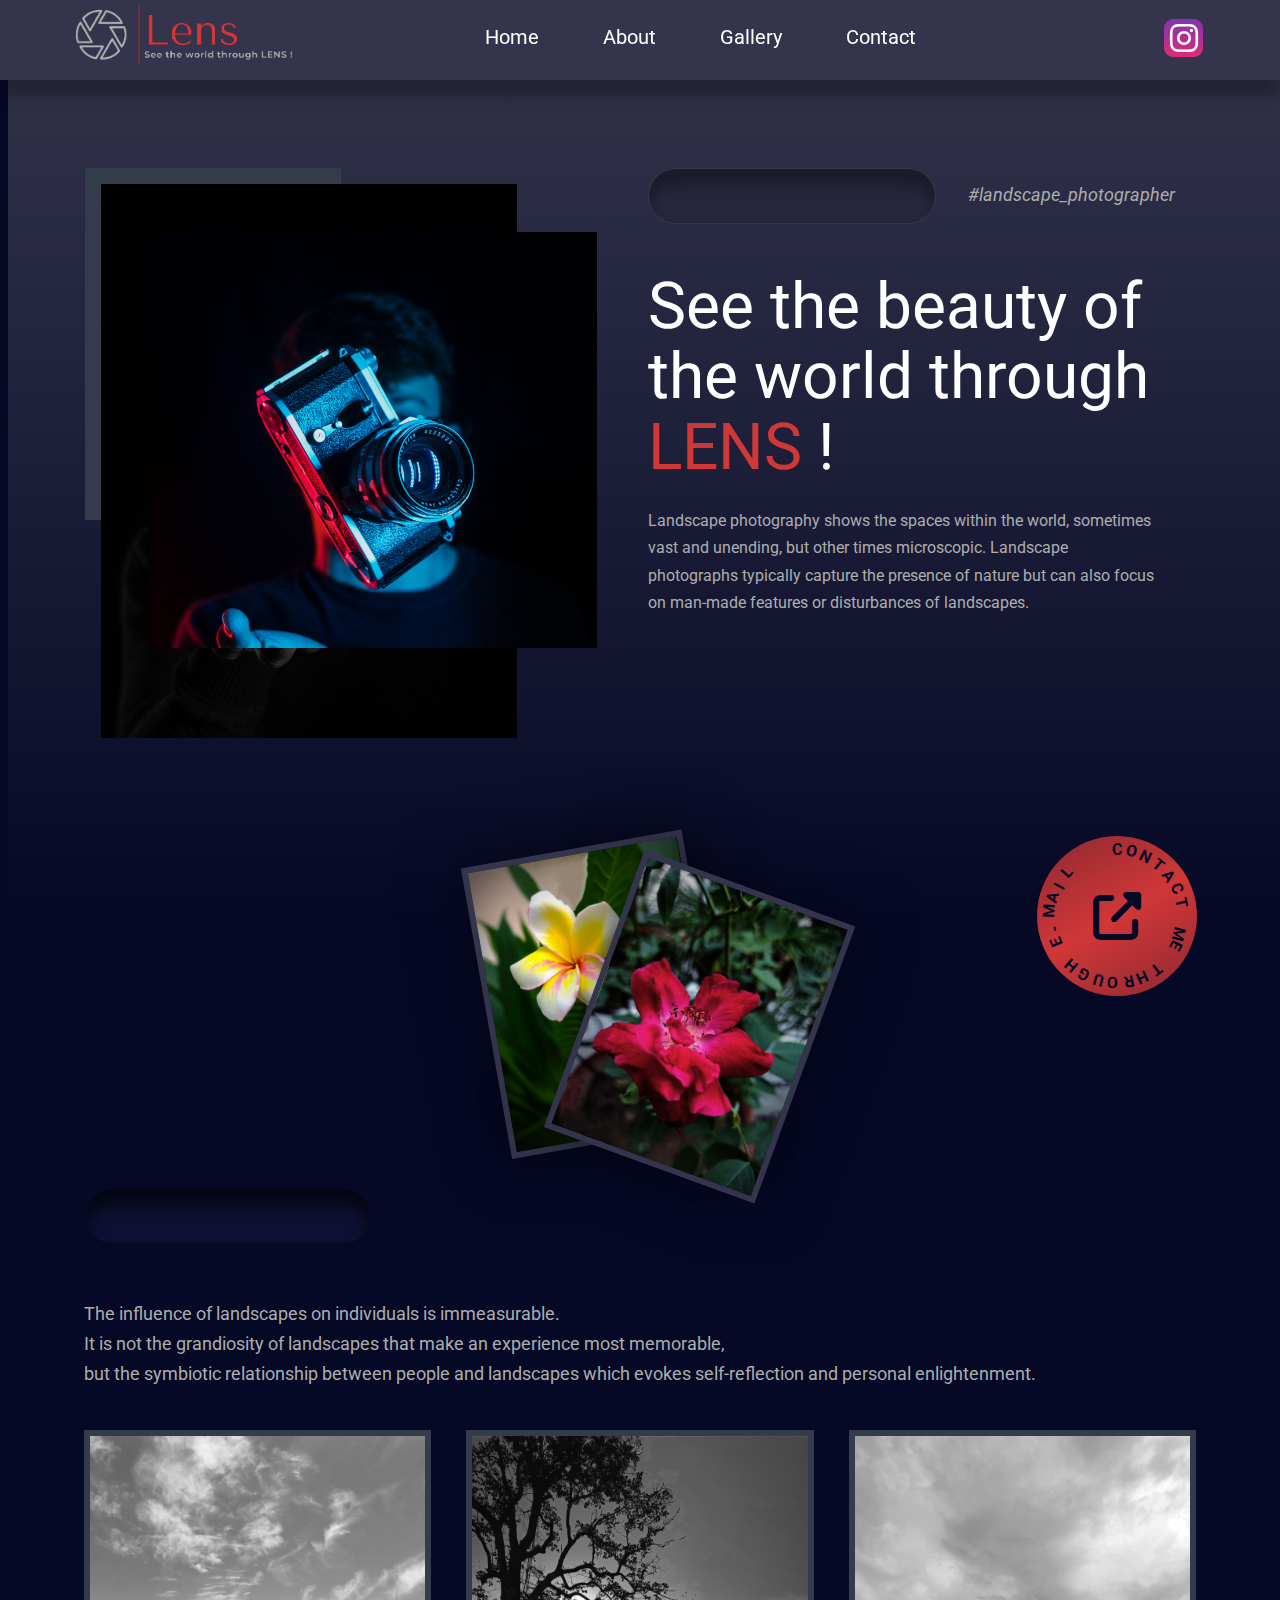
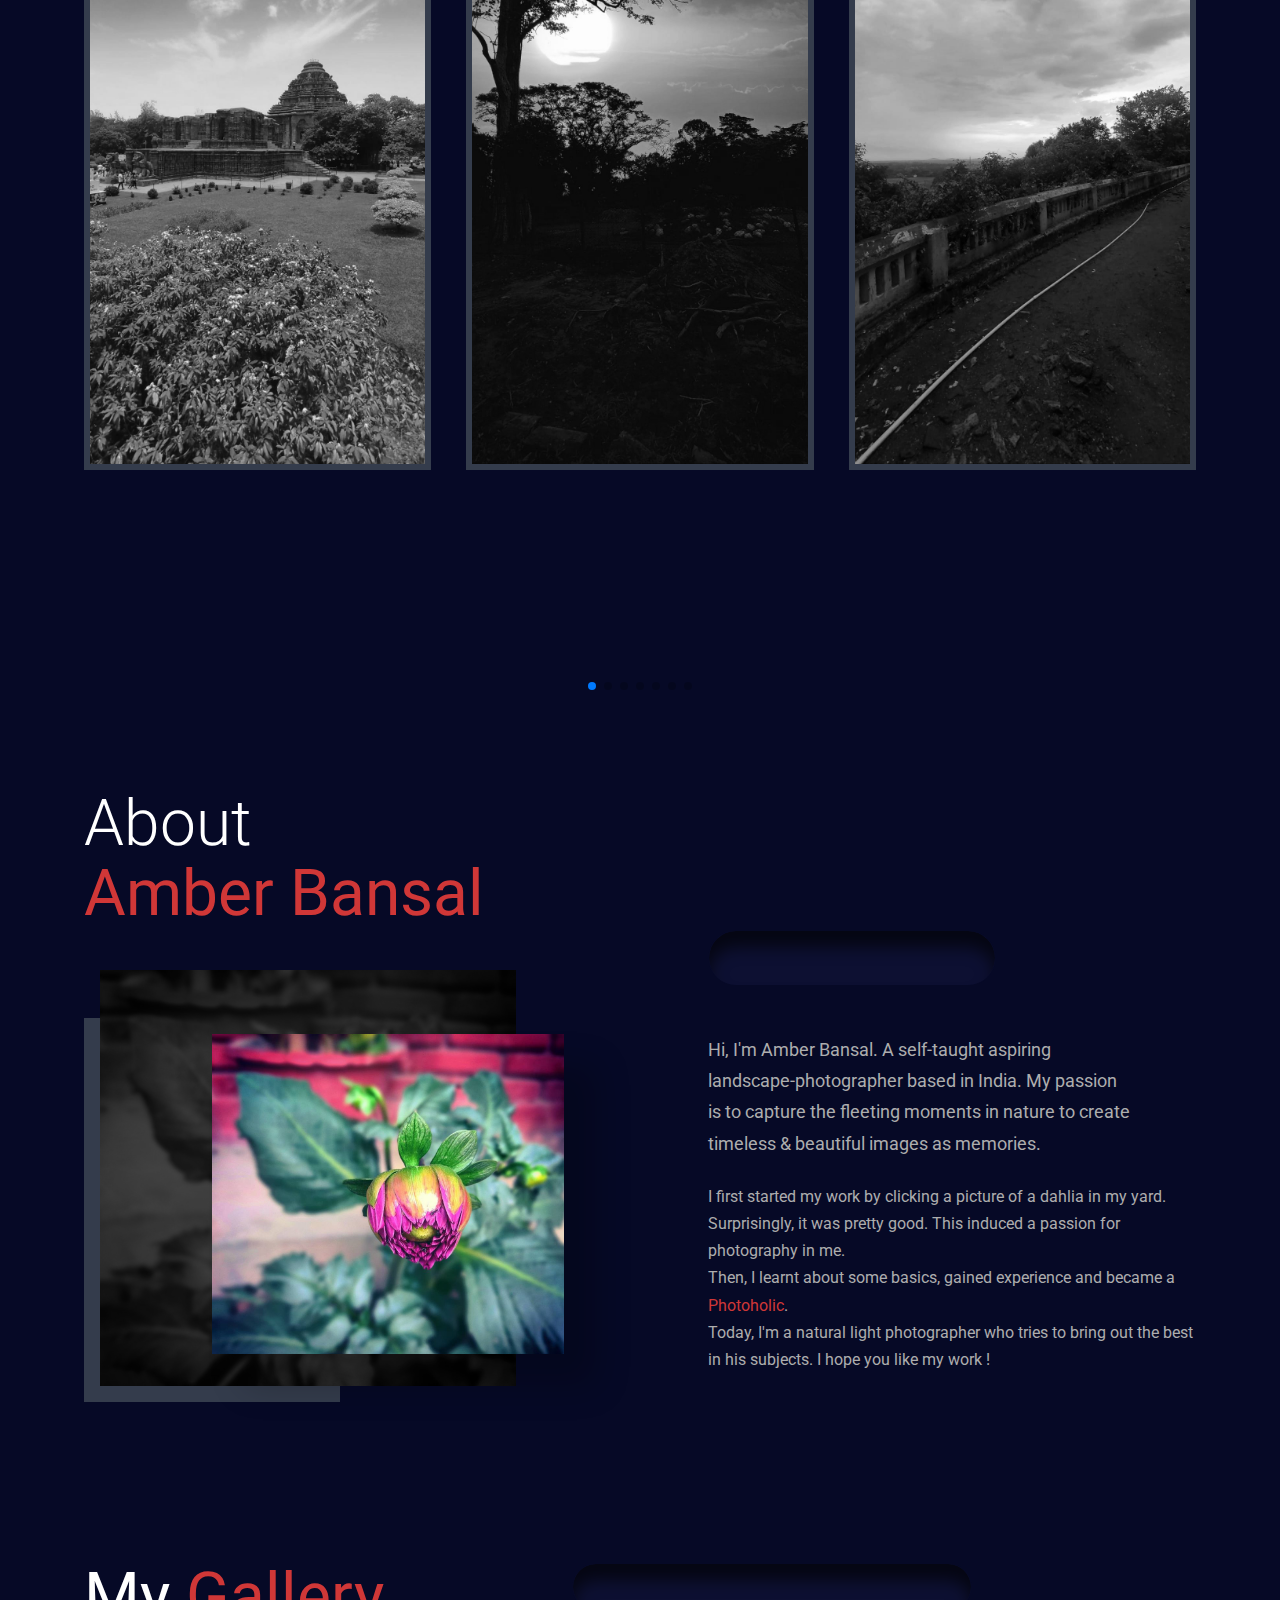
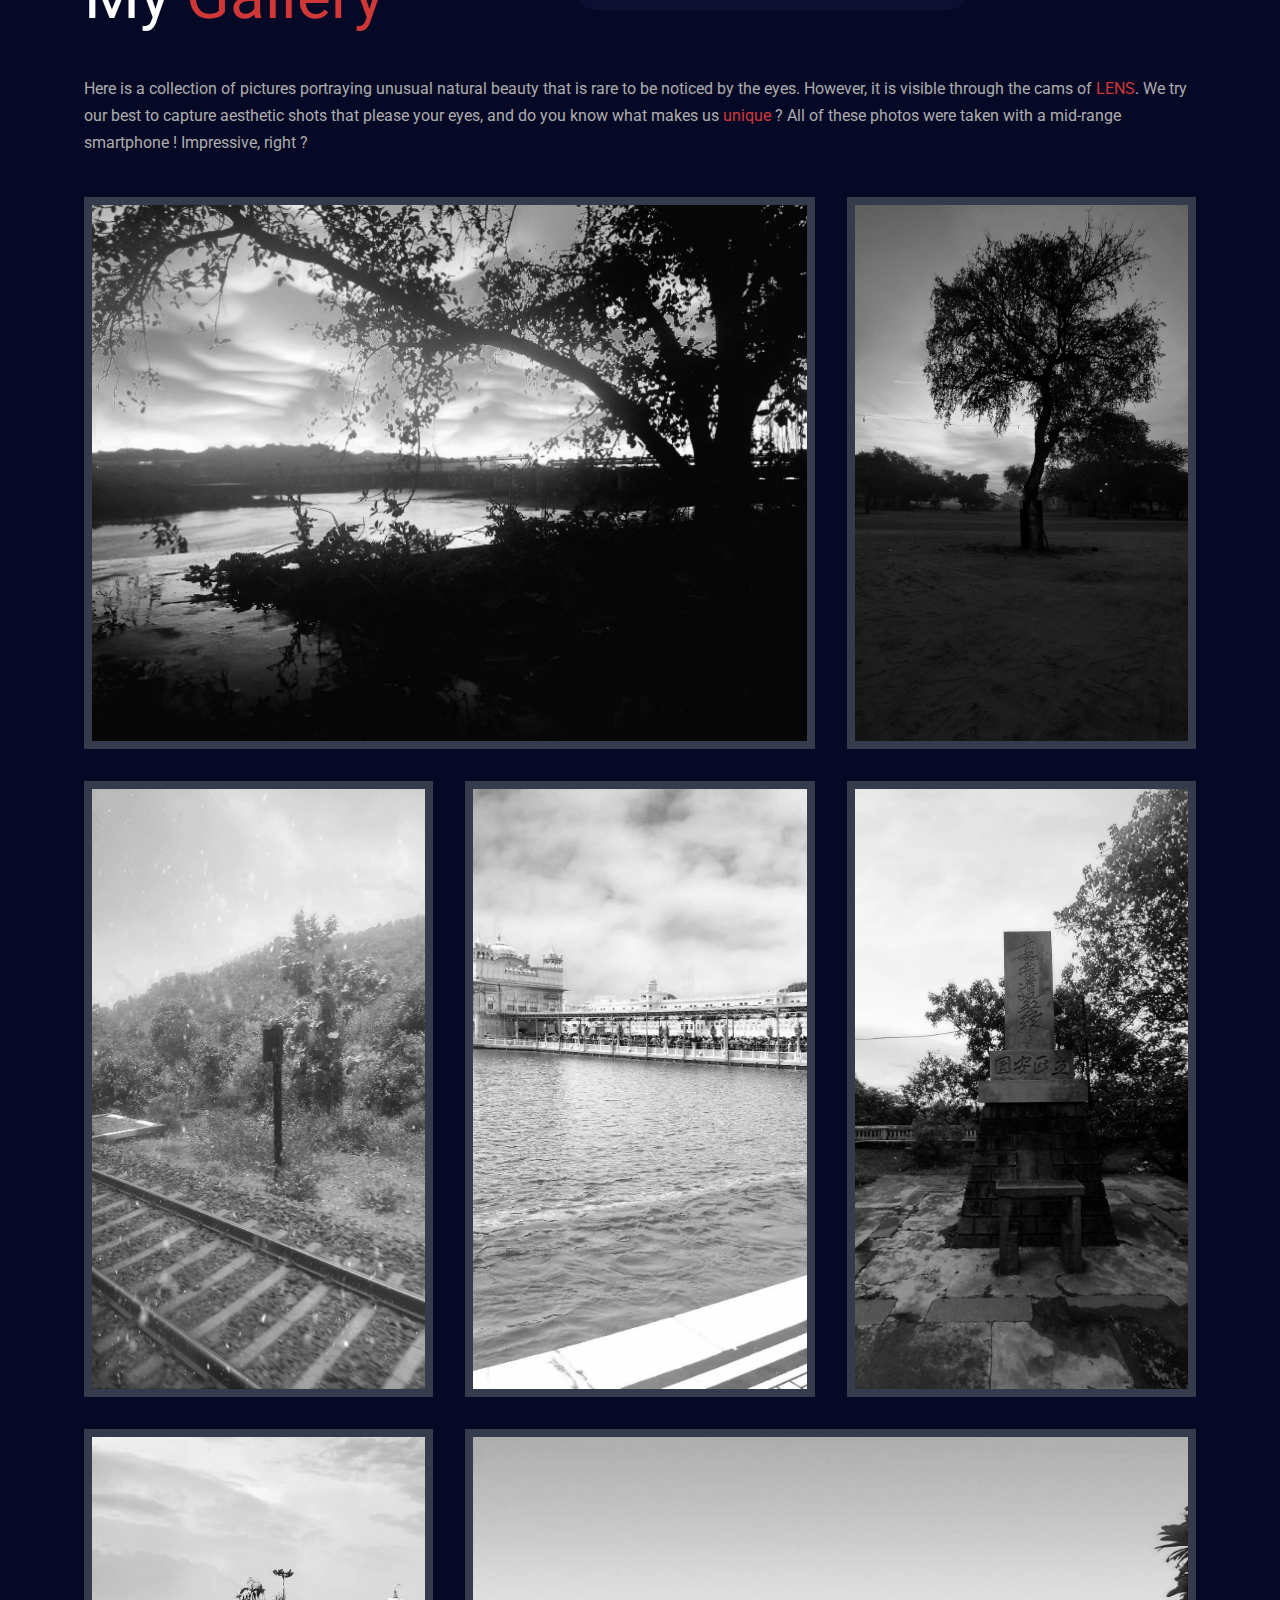
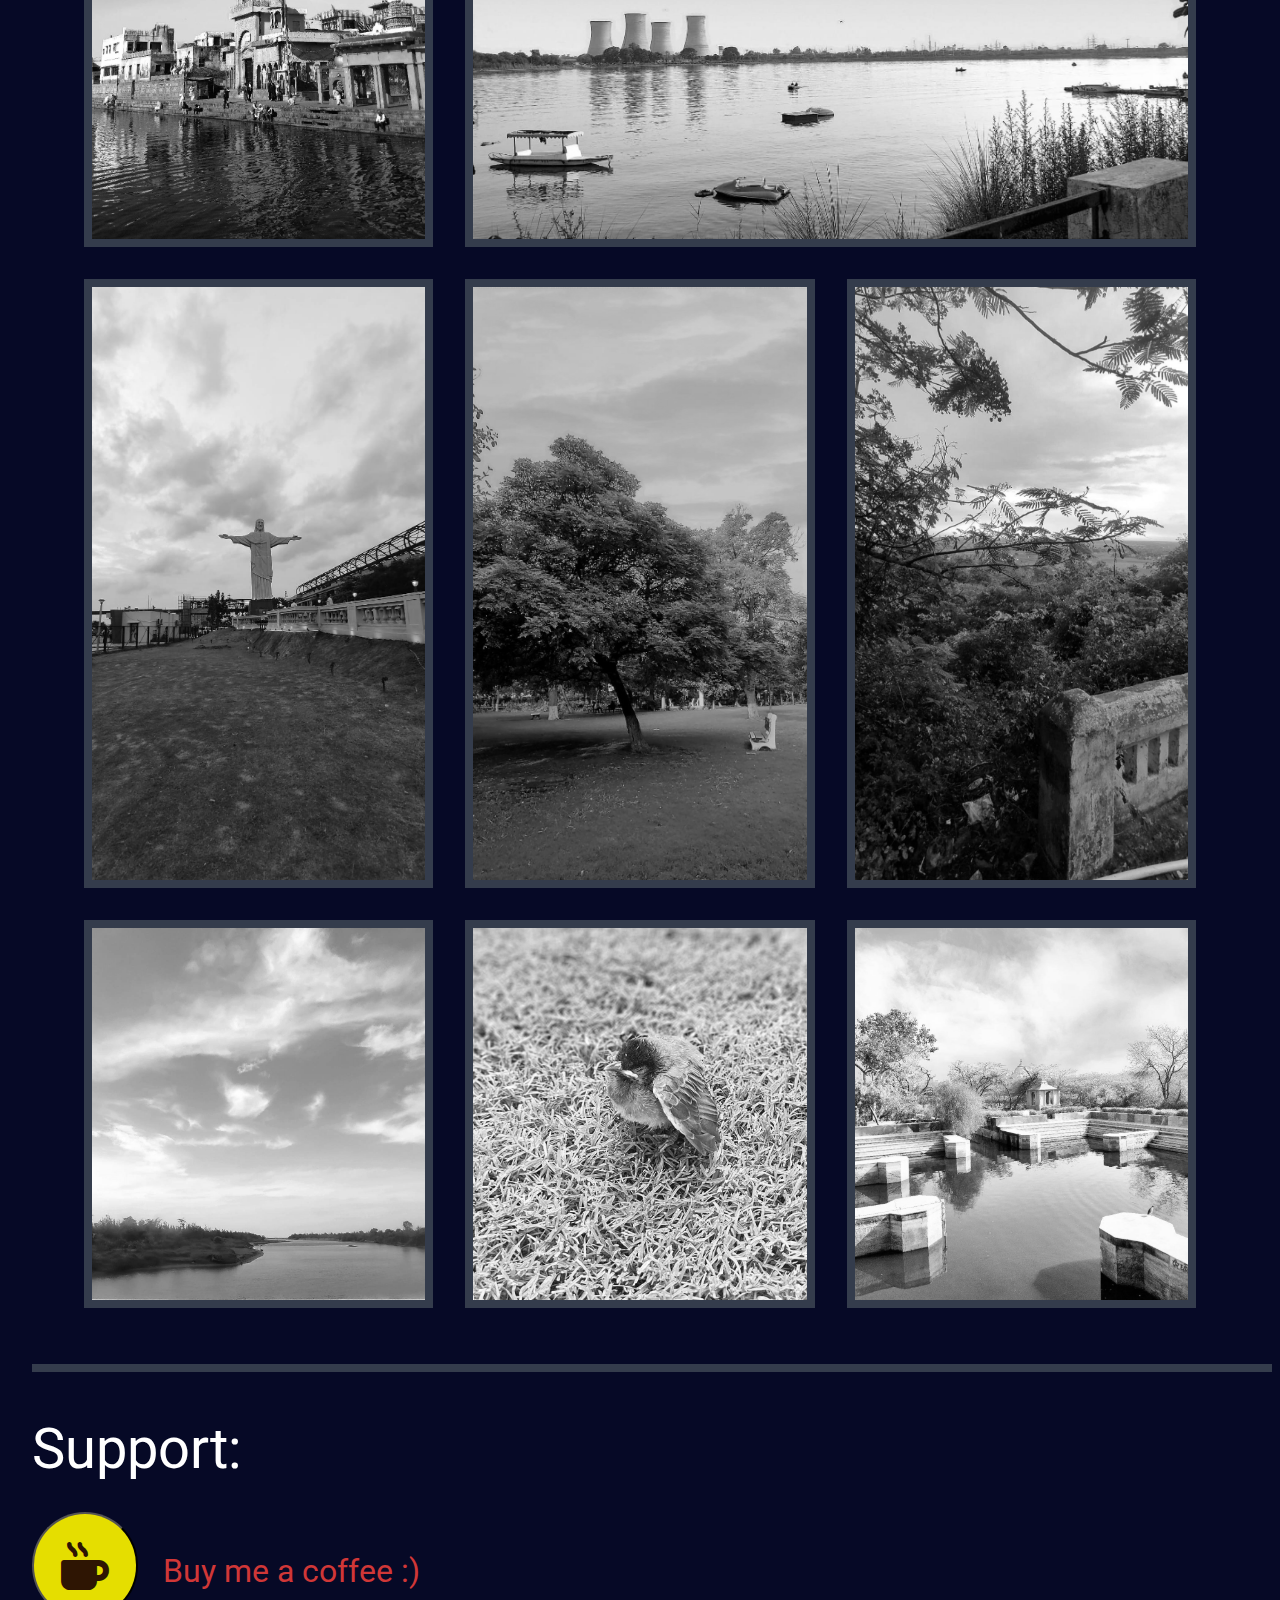
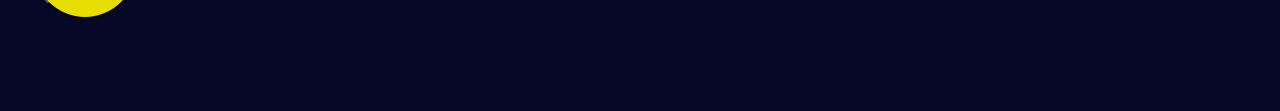
==== index.html @ f24ef399 "second" ====
<html lang="en">
  <head>
    <meta charset="UTF-8" />
    <meta http-equiv="X-UA-Compatible" content="IE=edge" />
    <meta name="viewport" content="width=device-width, initial-scale=1.0" />
    <link rel="stylesheet" href="/css/style.css" />
    <link rel="preconnect" href="https://fonts.googleapis.com" />
    <link rel="preconnect" href="https://fonts.googleapis.com">
    <link rel="preconnect" href="https://fonts.gstatic.com" crossorigin>
    <link href="https://fonts.googleapis.com/css2?family=Montserrat:wght@300;400;500&family=Roboto:ital,wght@0,300;0,400;0,500;1,300;1,400&display=swap" rel="stylesheet">
    <link rel="preconnect" href="https://fonts.gstatic.com" crossorigin />
    <link
      rel="stylesheet"
      href="https://cdnjs.cloudflare.com/ajax/libs/font-awesome/6.2.0/css/all.min.css"
    />
    <link
      rel="stylesheet"
      href="https://cdn.jsdelivr.net/npm/swiper/swiper-bundle.min.css"
    />
    <title>Lens</title>
  </head>
  <body>
    <nav>
      <div class="container nav_container">
        <a href="index.html" class="logo"
          ><img src="/images/lens logo t.png"
        /></a>
        <ul class="nav_links">
          <li><a href="#home">Home</a></li>
          <li><a href="#about">About</a></li>
          <li><a href="#exhibitions">Gallery</a></li>
          <li><a href="mailto: amberbansal1235@gmail.com">Contact</a></li>
          
        </ul>
        <ul class="nav_toggle-btn">
          <button class="nav_toggle-btn nav_toggle-open" id="nav_toggle-open">
            <i class="fa-solid fa-bars"></i>
          </button>
          <button class="nav_toggle-btn nav_toggle-close" id="nav_toggle-close">
            <i class="fa-solid fa-xmark"></i>
          </button>
        </ul>
        <ul class="nav_socials">
          <a
            href="https://www.instagram.com/plum_pixels/"
            target="_blank"
            class="social"
            ><i class="fa-brands fa-instagram fa-2x"></i>
          </a>
        </ul>
      </div>
    </nav>
    <header id="home">
      <div class="container header_container">
        <div class="header_left">
          <div class="header_image-bg"></div>
          <div class="header_image-lg"><img src="/images/image.jpg" /></div>
          <div class="header_image-sm"><img src="/images/image.jpg" /></div>
        </div>
        <div class="header_right">
          <div class="header_head">
            <div class="empty header_empty"></div>
            <a class="header_tag">#landscape_photographer</a>
          </div>
          <h1>
            See the beauty of the world through
            <span style="color: #d03737">LENS</span> !
          </h1>
          <p>
            Landscape photography shows the spaces within the world, sometimes
            vast and unending, but other times microscopic. Landscape
            photographs typically capture the presence of nature but can also
            focus on man-made features or disturbances of landscapes.
          </p>
          <a href="mailto:amberbansal1235@gamil.com" class="header_btn-md">
            Contact me
          </a>
        </div>
      </div>
    </header>
    <div class="header_frames">
      <div class="header_frame">
        <img src="/images/pic 2.jpeg" />
      </div>
      <div class="header_frame">
        <img src="/images/pic 1.jpeg" />
      </div>
    </div>
    <a href="mailto:amberbansal1235@gamil.com" class="contact_btn header_btn">
      <i class="fa-solid fa-up-right-from-square"></i>
      <p id="cbtn">
        CONTACT ME THROUGH E-MAIL
      </p>
    </a>

    <section id="gallery">
      <div class="container gallery_container swiper mySwiper">
        <div class="gallery_head">
          <div class="empty gallery_empty"></div>
        </div>
        <p class="p2">
          The influence of landscapes on individuals is immeasurable. <br />It
          is not the grandiosity of landscapes that make an experience most
          memorable,<br />
          but the symbiotic relationship between people and landscapes which
          evokes self-reflection and personal enlightenment.
        </p>
        <div class="swiper-wrapper">
          <article class="swiper-slide">
            <img src="/images/image5.jpeg" />
          </article>
          <article class="swiper-slide">
            <img src="/images/image1.jpeg" />
          </article>
          <article class="swiper-slide">
            <img src="/images/image2.jpeg" />
          </article>
          <article class="swiper-slide">
            <img src="/images/image9.jpeg" />
          </article>
          <article class="swiper-slide">
            <img src="/images/image3.jpeg" />
          </article>
          <article class="swiper-slide">
            <img src="/images/image6.jpeg" />
          </article>
          <article class="swiper-slide">
            <img src="/images/image7.jpeg" />
          </article>
          <article class="swiper-slide">
            <img src="/images/image8.jpeg" />
          </article>
          <article class="swiper-slide">
            <img src="/images/image4.jpeg" />
          </article>
        </div>
        <div class="swiper-pagination"></div>
      </div>
    </section>

    <section id="about">
      <div class="container about_container">
        <h1 class="about_title"><span style="font-weight: 300;">About</span><br><span style="color: #d03737;">Amber Bansal</span></h1>
        <div class="about_left">
          <div class="about_image-bg"></div>
          <div class="about_image-lg"><img src="/images/about.jpeg" /></div>
          <div class="about_image-sm"><img src="/images/about.jpeg" /></div>
        </div>
        <div class="about_right">
          <div class="empty about_empty"></div>
          <p>
            Hi, I'm Amber Bansal. A self-taught aspiring landscape-photographer based in India.
            My passion is to capture the fleeting moments in nature to create timeless & beautiful images as memories.
          </p>
          <p>
            <div class= "p1">I first started my work by clicking a picture of a dahlia in my yard.<br>
            Surprisingly, it was pretty good. This induced a passion for photography in me. <br></div>
            Then, I learnt about some basics, gained experience and became a <span style="color: #d03737;">Photoholic</span>.<br>
            Today, I'm a natural light photographer who tries to bring out the best in his subjects.
            I hope you like my work ! 
          </p>
        </div>
      </div>
    </section>

    <section id="exhibitions">
      <div class="container exhibitions_container">
        <h1 class="exhivitions_title">My <span style="color: #d03737;">Gallery</span> </h1>
        <div class="empty exhibitions_empty"></div>
        <div class="exhibition_head"><p>Here is a collection of pictures portraying unusual natural beauty that is rare to be noticed by the eyes.
          However, it is visible through the cams of <span style="color:#d03737;">LENS</span>. 
          We try our best to capture aesthetic shots that please your eyes, and do you know what makes us <span style="color: #d03737;">unique</span> ?
          All of these photos were taken with a mid-range smartphone ! Impressive, right ?
          </p>
        </div>
        <div class="exhibitions_gallery">
          <article class="w-2"><img src="/images/pp2.jpeg"></article>
          <article><img src="/images/pp11.jpeg"></article>
          <article><img src="/images/pp5.jpeg"></article>
          <article><img src="/images/pp4.jpeg"></article>
          <article><img src="/images/pp6.jpeg"></article>
          <article><img src="/images/pp7.jpeg"></article>
          <article class="w-2"><img src="/images/pp3.jpeg"></article>
          <article><img src="/images/pp8.jpeg"></article>
          <article><img src="/images/pp10.jpeg"></article>
          <article><img src="/images/pp12.jpeg"></article>
          <article><img src="/images/pp9.jpeg"></article>
          <article><img src="/images/pp1.jpeg"></article>
          <article><img src="/images/pp13.jpeg"></article>
        </div>
      </div>
    </section>

    <footer>
      <div class="footer_container">
        <div class="footer_head">
          <h2 class="footer_title">Support:</h2>
          <div class="coffee">
            <a target="_blank" href="https://www.buymeacoffee.com/amberbansal">
              <button class="bmc">
              <i class="fa-solid fa-mug-hot">
              </i>
              </button>
            </a>
            <p>  Buy me a coffee :) </p>
          </div> 
        </div>
      </div>
    </footer>

    <script src="https://cdn.jsdelivr.net/npm/swiper/swiper-bundle.min.js"></script>
    <script src="/js/main.js"></script>
  </body>
</html>
---- css/style.css ----
:root{
    --color-primary: #d03737;
    --color-primary-varient: #8d2832;
    --color-bg-1: #060926;
    --color-bg-3: #34344c;
    --color-bg-2: #27263d;
    --color-bg-4: #343c4c;
    --color-bg-light: #6c747c;
    --color-bg-white: #adadae; 
    --transition: all 400ms ease;
    --container-width-lg: 88%;
    --containe-width-md: 92%;

}
::-webkit-scrollbar{
    width: 0.5rem;
    background: var(--color-bg-3);
}
::-webkit-scrollbar-thumb{
    width: 100%;
    background: var(--color-primary-varient);
    border-radius: 0.25rem;
}
*{
    list-style: none;
    text-decoration: none;
    box-sizing: border-box;
}
html{
    scroll-behavior: smooth;
}
body{
    font-family: 'Roboto', sans-serif;
    background: var(--color-bg-1);
    line-height: 1.7;
    color: var(--color-bg-white);
}
p{
    font-weight: 400;
}
h1,h2{
    font-weight: 400;
    line-height: 1.1;
}
h1{
    color: #fff;
    font-size: 4rem;
}
h2{
    color: var(--color-bg-white);
    font-size: 3.5rem;
}
a{
    color: #fff;
    transition: var(--transition);
}
a:hover{
    color: var(--color-primary)
}
.container{
    width: var(--container-width-lg);
    margin: 0 auto;
    max-width: 2160px;
}
img{
    width: 100%;
    object-fit: cover;
    display: block;
}


nav{
    height: 5rem;
    display: grid;
    width: 100vw;
    place-items: center;
    position: fixed;
    z-index: 99;
    top: 0;
    left: 0;
    background-color: var(--color-bg-3);
    box-shadow: 0 1rem 1rem rgba(0,0,0,0.3);
    transition: var(--transition);
}
/* nav class on scroll using js */
.window-scrolled{
    background: var(--color-bg-2);
    border-bottom: 0.2rem solid var(--color-bg-3);
    box-shadow: 0 1rem 1rem rgba(0,0,0,0.3);
    transition: var(--transition);
}
.nav_container{
    height: 100%;
    display: flex;  
    justify-content: space-between;
    align-items: center;
    margin-top: -1rem;
}
.nav_toggle-btn{
    display: none;
}
.logo{
    width: 18rem;
    margin-left: -2rem;
    margin-right: -6rem;
    transition: 0.5s;
    user-select: none;
}
.logo:hover{
    opacity: 0.8;
}
.nav_links{
    display: flex;
    gap: 4rem;
    font-size: 20px;
    color: var(--color-bg-white);
    align-items: center;
}
.nav_links a::after{
    content: '';
    width: 0%;
    height: 2px;
    display: block;
    margin: auto;
    background: var(--color-bg-white);
    transition: 0.5s;
}
.nav_links a:hover::after{
    width: 100%;
}
.logout{
    padding: 0.3rem 0.7rem;
    padding-left: 0.5rem;
    padding-right: 0.5rem;
    right: 0;
    padding-top: 0.75rem;
    text-transform: capitalize;
    font-size: 1.2rem;
    color: #fff;
    background: none;
    border: none;
    border-radius: 10px;
    transition: var(--transition);
}
.logout:hover{
    color:var(--color-primary);
}
.logout::after{
    content: '';
    width: 0%;
    height: 2px;
    display: block;
    margin: auto;
    margin-top: 5px;
    background: var(--color-bg-white);
    transition: 0.5s;
}
.logout:hover::after{
    width: 100%;
}
.social{
    background: linear-gradient(#8134af, #dd2a7b);
    display: grid;
    align-items: flex-end;
    border-radius: 9px;
    color: rgb(255, 255, 255);
    padding-left: 5.5px;
    padding-right: 5.5px;
    padding-top: 3.3px;
    padding-bottom: 3.2px;
    transition: var(--transition);
} 
.social:hover{
    background: rgb(208,55,55);
    box-shadow: 7px 7px 10px rgba(208,55,55,0.5);
    color: #fff;
}
header {
    width: 100vw;
    height: 100vh;
    position: relative;
    top: 0;
    background: linear-gradient(var(--color-bg-3), var(--color-bg-1));
    overflow: hidden;
}
.header_container{
    display: grid;
    grid-template-columns: 44% 50%;
    gap: 6%;
    margin-top: 10rem;
    position: relative;
}
.header_image-bg{
    background: var(--color-bg-4);
    height: 22rem;
    width: 16rem;
    position: absolute;
}
.header_image-lg{
    width: 26rem;
    position: relative;
    top: 1rem;
    left: 1rem;
    filter: saturate(0)
    brightness(0.6);
    transition: var(--transition);
}
.header_image-sm{
    width: 28rem;
    height: 26rem;
    overflow: hidden;
    position: absolute;
    left: 4rem;
    top: 4rem;
    transition: var(--transition);
}
.header_left:hover .header_image-sm{
    opacity: 0;
}
.header_left:hover .header_image-lg{
    filter: brightness(1) saturate(1);
    border: 1rem solid var(--color-bg-4);
    top: 0;
    left: 0;
}
.header_head{
    display: flex;
    gap: 2rem;
    align-items: flex-start;
}
.empty{
    height: 3.5rem;
    width: 18rem;
    background: var(--color-bg-2);
    border-radius: calc(3.5rem / 2);
    margin-bottom: 3.5rem;
    box-shadow: inset 0 1rem 1rem rgba(0,0,0,0.3);
    border: 1px solid var(--color-bg-4);
}
.header_tag{
    color: #adadae;
    font-style: italic;
    font-size: 1.1rem;
    margin-top: 0.8rem;
}
.header_tag:hover{
    color: #d03737;
}
.header_right h1{
    margin: -0.5rem;
    margin-left: 0rem;
}
.header_right p{
    width: 90%;
    margin-top: 2rem;
    font-size: 1rem;
}
.header_btn-md{
    display: none;
}
.header_frames{
    top: 96vh;
    position: absolute;
    right: 48rem;
    transition: var(--transition);
}
.header_frame{
    width: 14rem;
    border: 0.4rem solid var(--color-bg-3);
    box-shadow: 0 0 4rem rgba(0,0,0,0.5);
    position: absolute;
    transform: rotate(-10deg);
    transform-origin: bottom left;
    transition: var(--transition);
}
.header_frame:nth-child(2){
    transform: rotate(20deg);
    top: -2rem;
    left: 2rem;
}
.header_frames:hover .header_frame{
    transform: rotate(0);
}
.header_frames:hover .header_frame:nth-child(2){
    top: 0;
    left: 15rem;
}

.contact_btn{
    color: var(--color-bg-1);
    width: 10rem;
    height: 10rem;
    display: grid;
    border-radius: 50%;
    place-items: center;
    cursor: pointer;
    transition: var(--transition);
}
.header_btn{
    background: linear-gradient(-30deg, var(--color-primary-varient), var(--color-primary), var(--color-primary-varient));
    position: absolute;
    right: 6.5%;
    bottom: -6rem;
}
.header_btn:hover{
    box-shadow: 0 2rem 2rem rgba(0, 0, 0, 0.45);
    transform: translateY(-1rem);
    color: var(--color-bg-1);
}
.contact_btn i{
    position: absolute;
    font-size: 3rem;
}
.contact_btn p{
    font-size: 1rem;
    font-weight: 700;
    height: 10rem;
    width: 10rem;
    display: flex;
    justify-content: space-around;
    animation: spinText 22s linear infinite;
}
#cbtn{
    margin: 0px;
}
.contact_btn p span{
    position: absolute;
    transform-origin: 0.3rem 5rem;
}
@keyframes spinText{
    to{transform: rotate(360deg);}
}


#gallery{
    margin-top: 17.5rem;
}
.galler_container{
    width: 45rem;
}
.swiper-wrapper{
    margin-top: 2.5rem;
    height: 37rem;
    margin-bottom: -1rem;
}
.swiper-slide{
   border: 0.4rem solid var(--color-bg-4);
   height: fit-content;
   max-height: 40rem;;
   overflow: hidden; 
}
.swiper-slide:hover{
    box-shadow: 0 3rem 3rem rgba(0, 0, 0, 0.301);
}
.swiper-slide img{
    filter: saturate(0);
    transition: 0.5s;
    height: 100%;
}
.swiper-slide:hover img{
    filter: saturate(1);
}
.gallery_empty{
    height: 3.5rem;
    width: 18rem;
    background: #0e1134ec;
    border-color: #060926;
    box-shadow: inset 0 1rem 1rem rgba(0, 0, 0, 0.632);
}
.gallery_container p{
    font-size: 1.1rem;
}


#about{
    margin-top: 18rem;
}
.about_container{
    display: grid;
    grid-template-columns: 26rem auto;
    gap: 13rem;
    position: relative;
}
.about_title{
    position: absolute;
    top: -15rem;
    z-index: 1;
}
.about_left{
    position: relative;
}
.about_image-bg{
    width: 16rem;
    height: 24rem;
    position: absolute;
    bottom: 0;
    background: var(--color-bg-4);
}
.about_image-lg{
    position: relative;
    left: 1rem;
    bottom: 1rem;
    filter: brightness(0.3) saturate(0);
    transition: 550ms ease;
}
.about_image-sm{
    position: absolute;
    top: 3rem;
    left: 8rem;
    height: 20rem;
    width: 22rem;
    overflow: hidden;
    transition: 550ms ease;
    box-shadow: 2rem 2rem 2rem rgba(0, 0, 0, 0.22);
}
.about_left:hover .about_image-sm{
    opacity: 0;
}
.about_left:hover .about_image-lg{
    filter: none;
    box-shadow: 0 3rem 3rem rgba(0, 0, 0, 0.301);
    border: 1rem solid var(--color-bg-4);
    left: 0;
    bottom: 0;
}
.about_right p{
    margin: 0 4rem 1.5rem 0;
    font-size: 1.15rem;
}
.about_empty{
    height: 3.5rem;
    width: 18rem;
    margin-top: -3.5rem;
    margin-bottom: 3rem;
    background: #0e1134ec;
    border-color: #060926;
    box-shadow: inset 0 1rem 1rem rgba(0, 0, 0, 0.632);
}


.exhibitions_empty{
    height: 3rem;
    width: 25rem;
    position: absolute;
    right: 14rem;
    margin-top: -7rem;
    margin-bottom: 2rem;
    background: #0e1134ec;
    border-color: #060926;
    box-shadow: inset 0 1rem 1rem rgba(0, 0, 0, 0.632);
}
#exhibitions{
    margin-top: 10rem;
}
.exhibitions_container{
    position: relative;
}
.exhibitions_head{
   width: 45rem; 
}
.exhibitions_gallery{
    display: grid;
    grid-template-columns: repeat(3,1fr);
    margin-top: 2.5rem;
    gap: 2rem;
}
.exhibitions_gallery article{
    border: 0.5rem solid var(--color-bg-4);
    transition: var(--transition);
}

.w-2{
    grid-column: span 2;
}
.h-2{
    grid-row: span 2;
}
.h-3{
    grid-row: span 3;
}

.exhibitions_gallery article img{
    height: 100%;
    width: 100%;
    filter: saturate(0);
    transition: var(--transition);
}
.exhibitions_gallery article:hover img{
    filter: saturate(1);
}
.exhibitions_gallery article:hover{
    box-shadow: 0 4rem 4rem rgba(0, 0, 0, 0.45);
}
.mail{
    font-size: 2rem;
    color: var(--color-primary);
    transition: var(--transition);
}
.mail:hover{
    color: white;
}
footer{
    margin-top: 3.5rem;
    font-size: 1rem;
    margin-bottom: 5rem;
}
.footer_title{
    margin-bottom: 2rem;
    position: relative;
    color: #fff;
    position: relative;
}
.footer_container{
    border-top: 0.5rem solid var(--color-bg-4);
    margin-left: 1.5rem;
}
.bmc{
    font-size: 3rem;
    border-radius: 50%;
    background-color: #e5de00;
    color: #2e1503;
    transition: 0.5s;
    position: relative;
    padding: 1.7rem;
}
.bmc:hover{
    background: rgb(208,55,55);
    box-shadow: 7px 3px 10px rgba(208,55,55,0.5);
    color: #fff;
    border-color: #fff;
}
.coffee{
    display: flex;
    gap: 2%;
    position: relative;
}
.footer_head p{
    font-size: 2rem;
    position: relative;
    color: var(--color-primary);
    transition: 0.5s;
}

@media(max-width: 1000px){
    .container{
        width: var(--containe-width-md);
        position: relative;
    }
    h1{
        font-size: 2.5rem;
    }
    h2{
        font-size: 2.5rem;
    }
    .nav_links{
        position: absolute;
        top: 100%;
        right: 0;
        gap: 0;
        flex-direction: column;
        display: none;
    }
    .nav_socials{
        display: none;
    }
    .nav_links li{
        height: 3rem;
        box-shadow: -3rem 3rem 3rem rgba(0, 0, 0, 0.7);
        background-color: var(--color-bg-3);
        height: 100%;
        width: 100%;
        animation: navAnimation 0.7s ease forwards;
        transform: rotatex(90deg);
        transform-origin: top;
        opacity: 0;
        transition: 1s;
    }
    .nav_links li a{
        display: flex;
        align-items: center;
        padding: 1rem 4rem 1rem;
        border-top: 1px solid var(--color-bg-1);
    }
    .nav_toggle-btn{
        background: transparent;
        font-size: 1.5rem;
        display: inline-block;
        cursor: pointer;
        color: #fff;
        border: none;
    }
    #nav_toggle-close{
        display: none;
    }
    .nav_links a:hover::after{
        width: 0%;
    }
    .nav_links li:nth-child(2) {
        animation-delay: 300ms;
    }
    .nav_links li:nth-child(3) {
        animation-delay: 600ms;
    }
    .nav_links li:nth-child(4) {
        animation-delay: 900ms;
    }
    @keyframes navAnimation {
        to{
            transform: rotate(0);
            opacity: 1;
        }
    }

    header{
        height: fit-content;
        padding: 9rem 0 12rem;
        display: grid;
        place-items: center;
    }
    .header_image-bg, .header_image-sm{
        display: none;
    }
    .header_container{
        grid-template-columns: 42% 54%;
        gap: 3%;
        margin: 0;
    }
    .header_image-lg{
        filter: saturate(1) brightness(1);
        border: 1rem solid var(--color-bg-2);
        width: 100%;
        top: 0; left: 0;
    }
    .header_tag{
        margin-bottom: 1.5rem;
    }
    .empty{
        display: none;
    }
    .header_right p{
        width: 100%;
        margin-top: 1.4rem;
    }
    .header_frames, .contact_btn{
        display: none;
    }
    .header_btn-md{
        font-size: 1rem;
        padding: 0.4rem 1rem;
        margin-top: 0.2rem;
        display: inline-block;
        text-decoration: none;
        color: #f0f0f0;
        background: var(--color-bg-2);
        cursor: grab;
        transition: 0.4s;
        border: 2px solid #949292;
        border-radius: 10rem;
    }
    .header_btn-md:hover
    {
        border-color: var(--color-primary);
        background: var(--color-bg-1);
    }
    #gallery{
        margin-top: -7rem;
    }
    #gallery p{
        width: 100%;
    }

    .about_container{
        grid-template-columns: 38% 60%;
        gap: 4%;
    }
    .about_image-bg, .about_image-sm{
        display: none;
    }
    .about_image-lg{
        left: 0;
        top: 0;
        filter: saturate(1) brightness(1);
        border-radius: 4%;
    }
    .about_image:hover .about_image-lg{
        border: none;
    }
    .about_left{
        margin: -3em 0rem;
    }
    .about_right{
        margin: -4rem 0rem;
    }
    .about_right p{
        margin: 0;
    }
    .p1{
        display: none;
    }
}


@media screen and (max-width: 600px){
     h1, h2{
        font-size: 2rem;
        line-height: 1.3;
    }
    header{
        padding: 0;
        padding-bottom: 1rem;
    }
    .header_container{
        grid-template-columns: 1fr;
        gap: 1rem;
        text-align: center;
    }
    .header_image-lg{
        width: 80%;
        height: fit-content;
        margin: 0 auto;
        margin-top: 7rem;
        overflow: hidden;
        border-radius: 15rem 15rem 0 0;
    }
    .header_head{
        justify-content: center;
    }
    .header_right p{
        margin-top: 2rem; 
    }
    .header_title{
        margin-top: 1rem;
    }
    .p2{
        display: none;
    }
    .about_image-lg{
        width: 80%;
        height: fit-content;
        margin: 0;
        margin-top: -3rem;
        overflow: hidden;
        border: 0.5rem solid var(--color-bg-3);
        border-radius: 15rem 15rem 0 0;
    }

    #gallery{
        margin-top: 4rem;
    }
    .gallery_container p{
        margin-top: 1rem;
    }
    .swiper-wrapper{
        margin-top: 1rem;
    }

    .about_container{
        grid-template-columns: 1fr;
        gap: 2rem;
    }
    .about_right {
        width: 100%;
        margin-top: 3rem;
    }
    .swiper-slide{
        border: 0;
    }

    #exhibitions{
        margin-top: 10rem;
    }
    .exhibitions_head{
        grid-template-columns: 1fr;
    }
    .exhibitions_gallery{
        display: block;
    }
    .exhibitions_gallery article{
        width: 100%;
        height: fit-content;
        margin-bottom: 1rem;
    }
    .exhibitions_gallery article img{
        filter: saturate(1) brightness(1);
    }

    .footer_head p{
        font-size: 1.5rem;
    }
    .bmc{
        padding: 1.5rem;
        font-size: 2rem;
    }
    .coffee{
        gap: 1rem;
    }
}
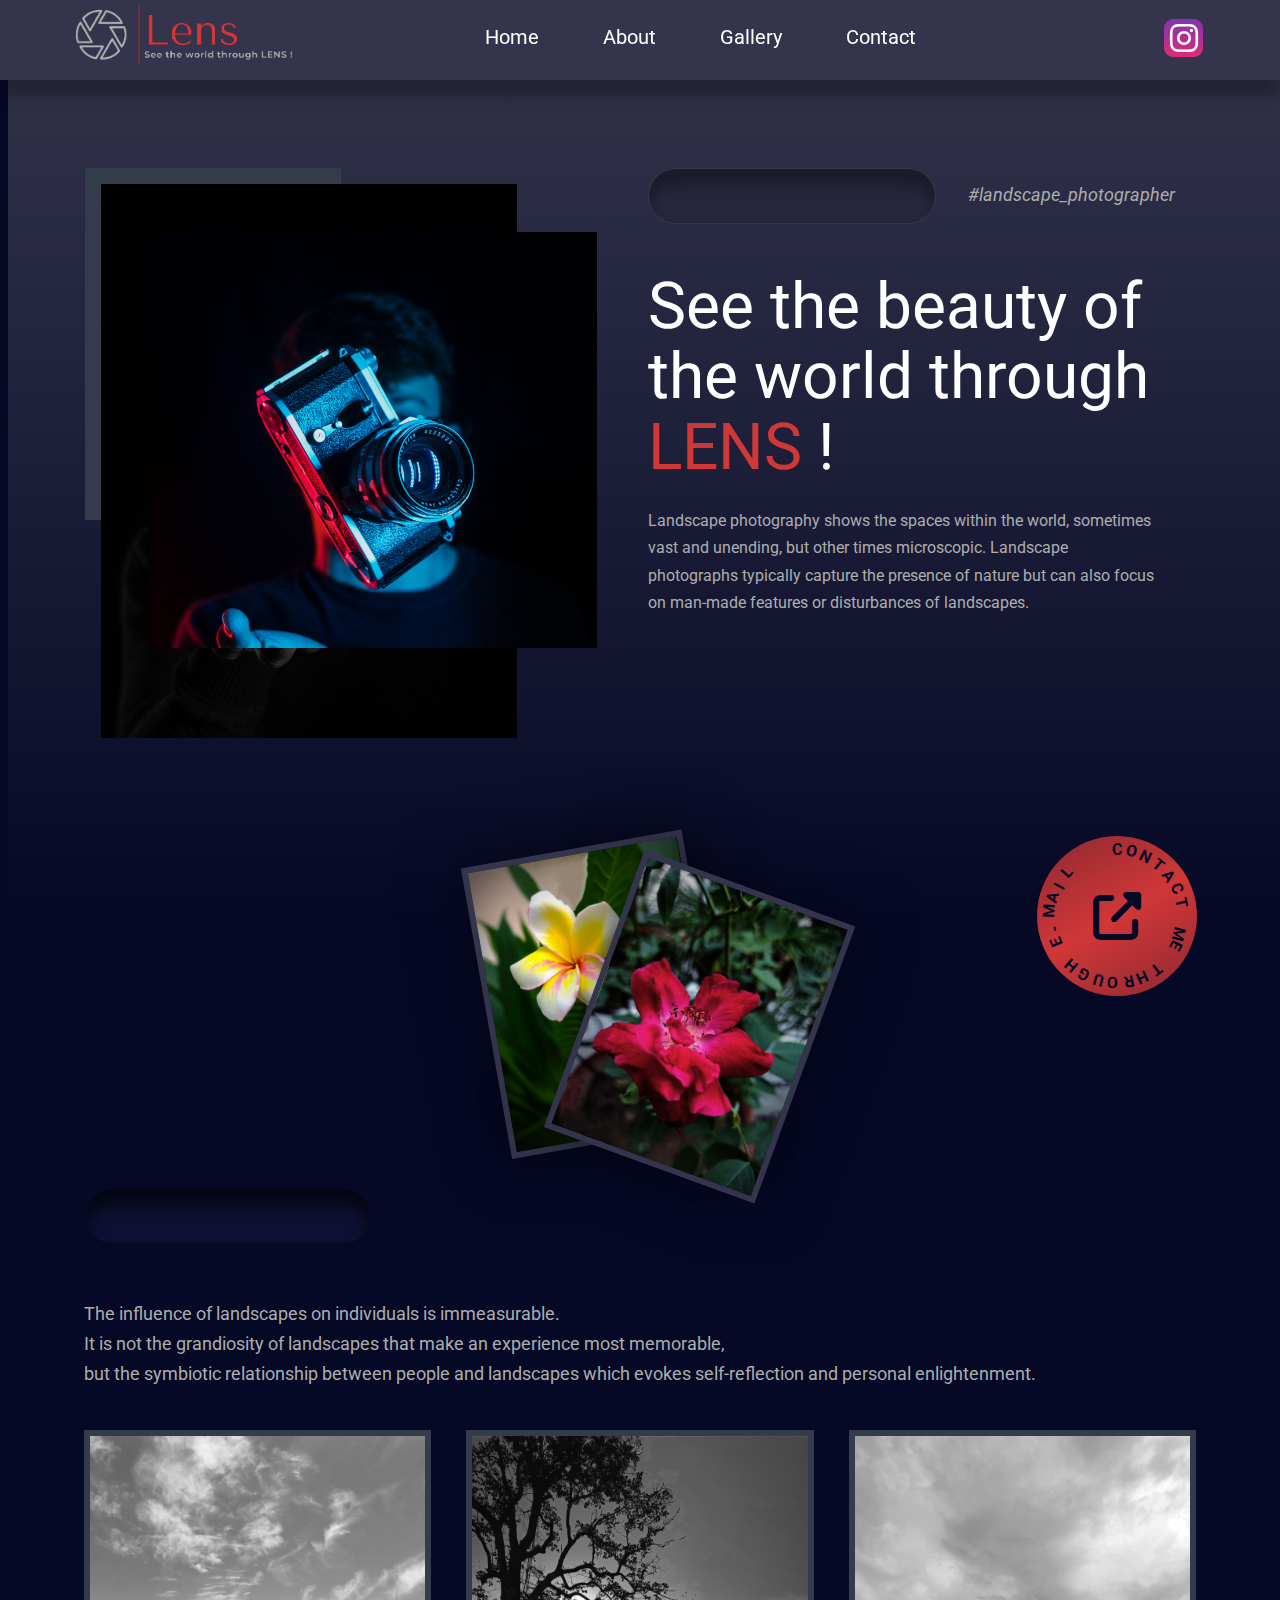
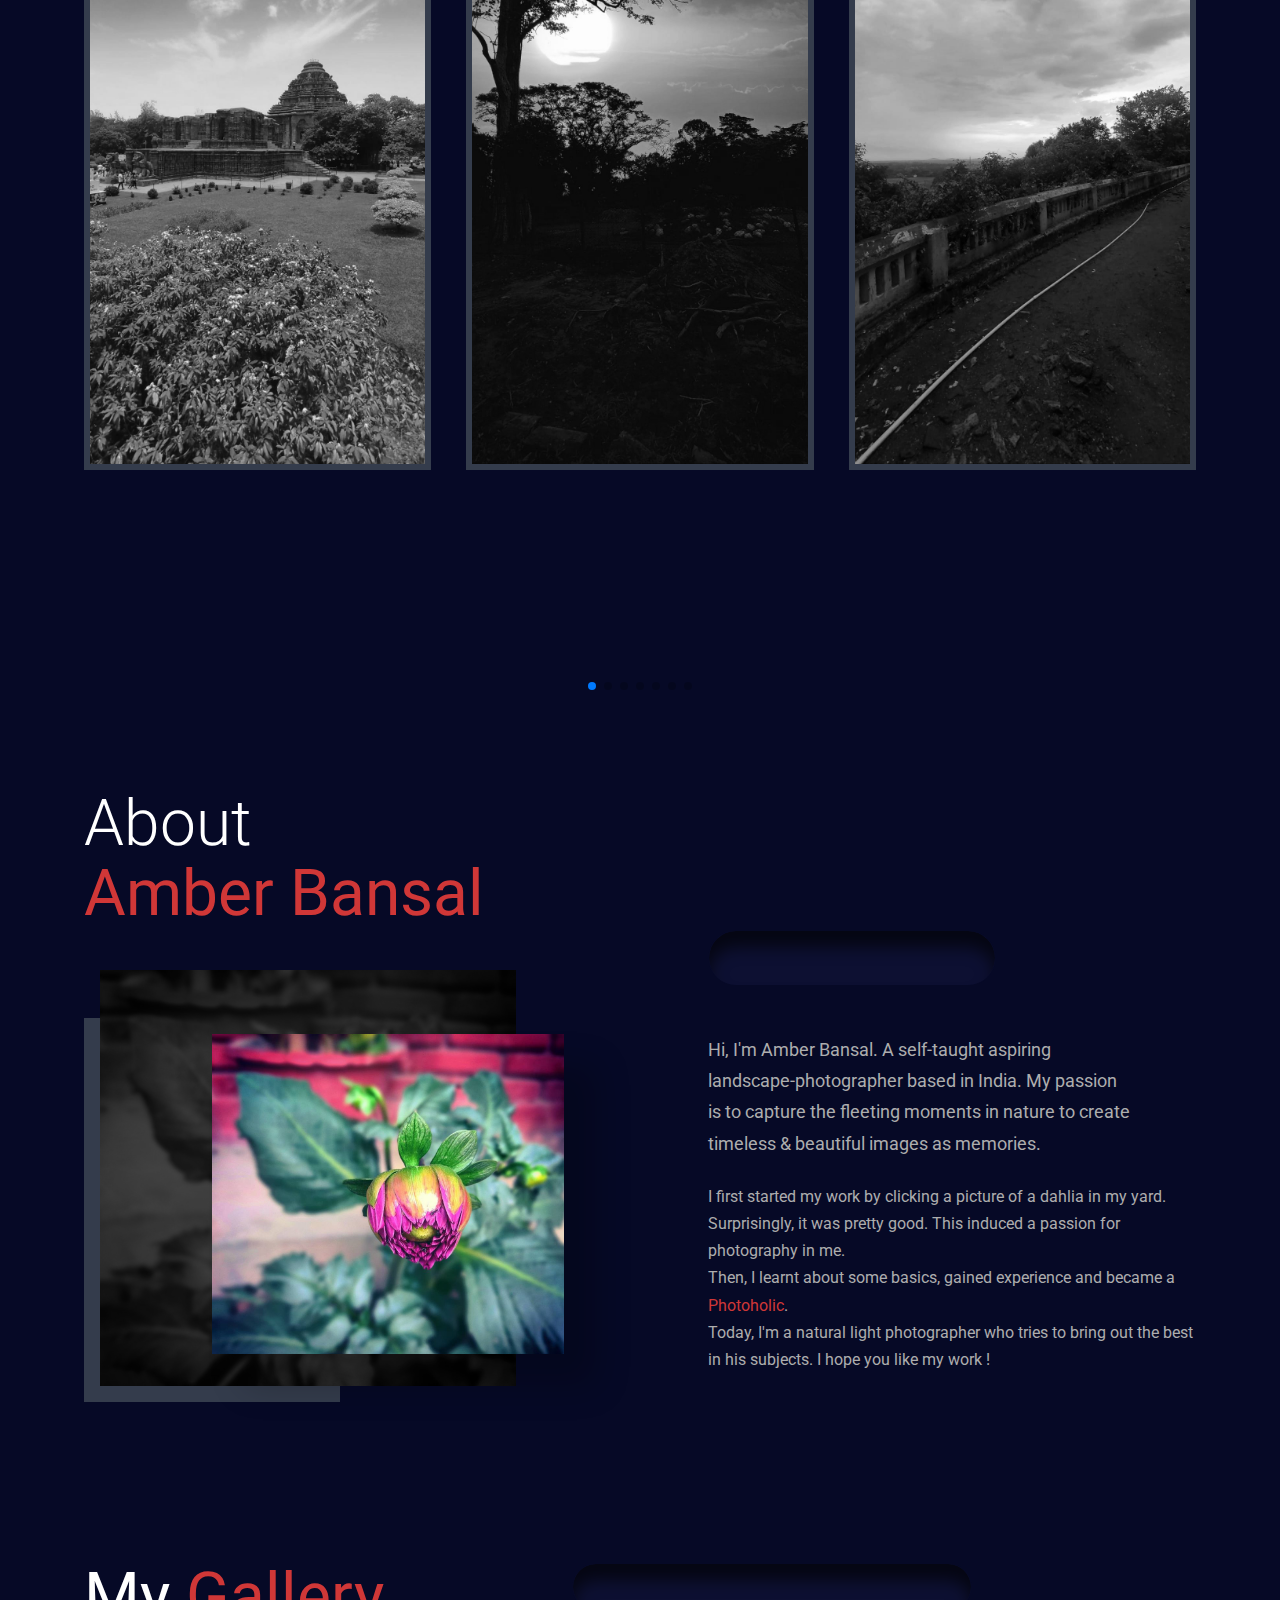
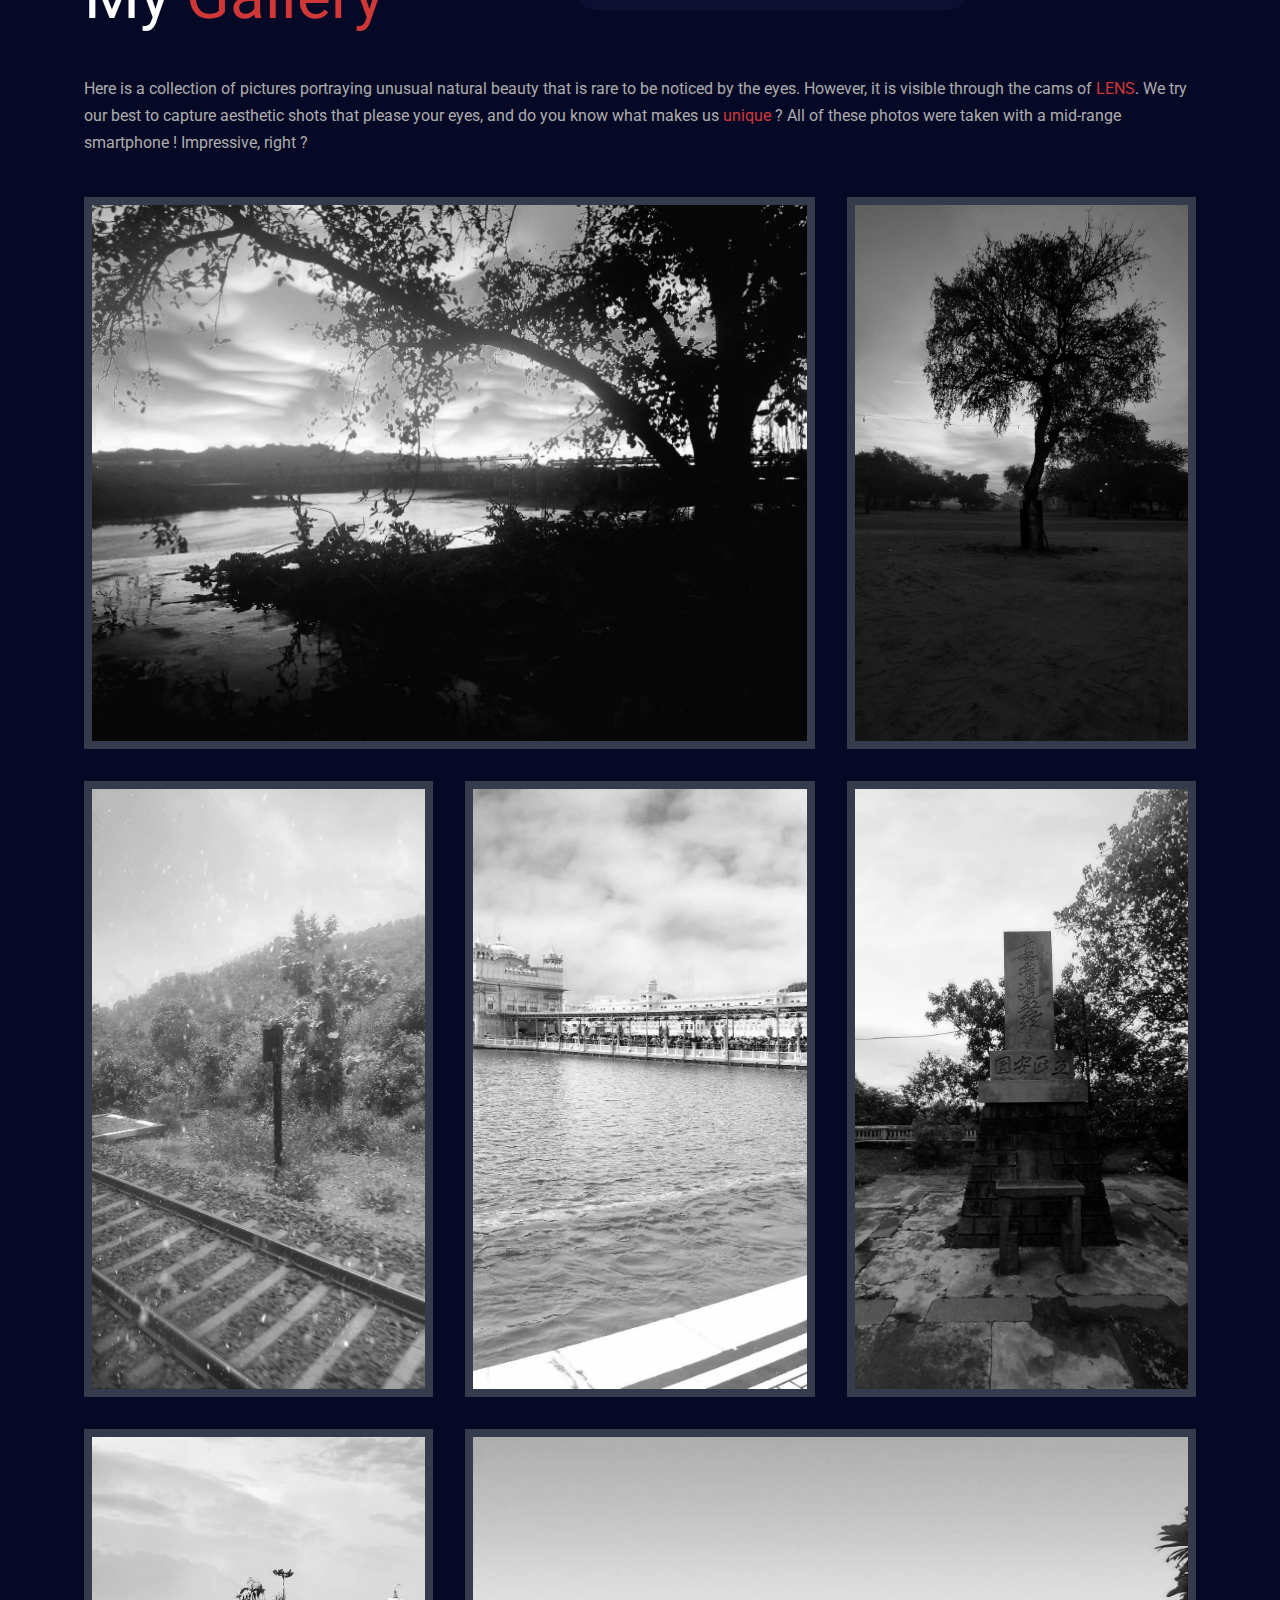
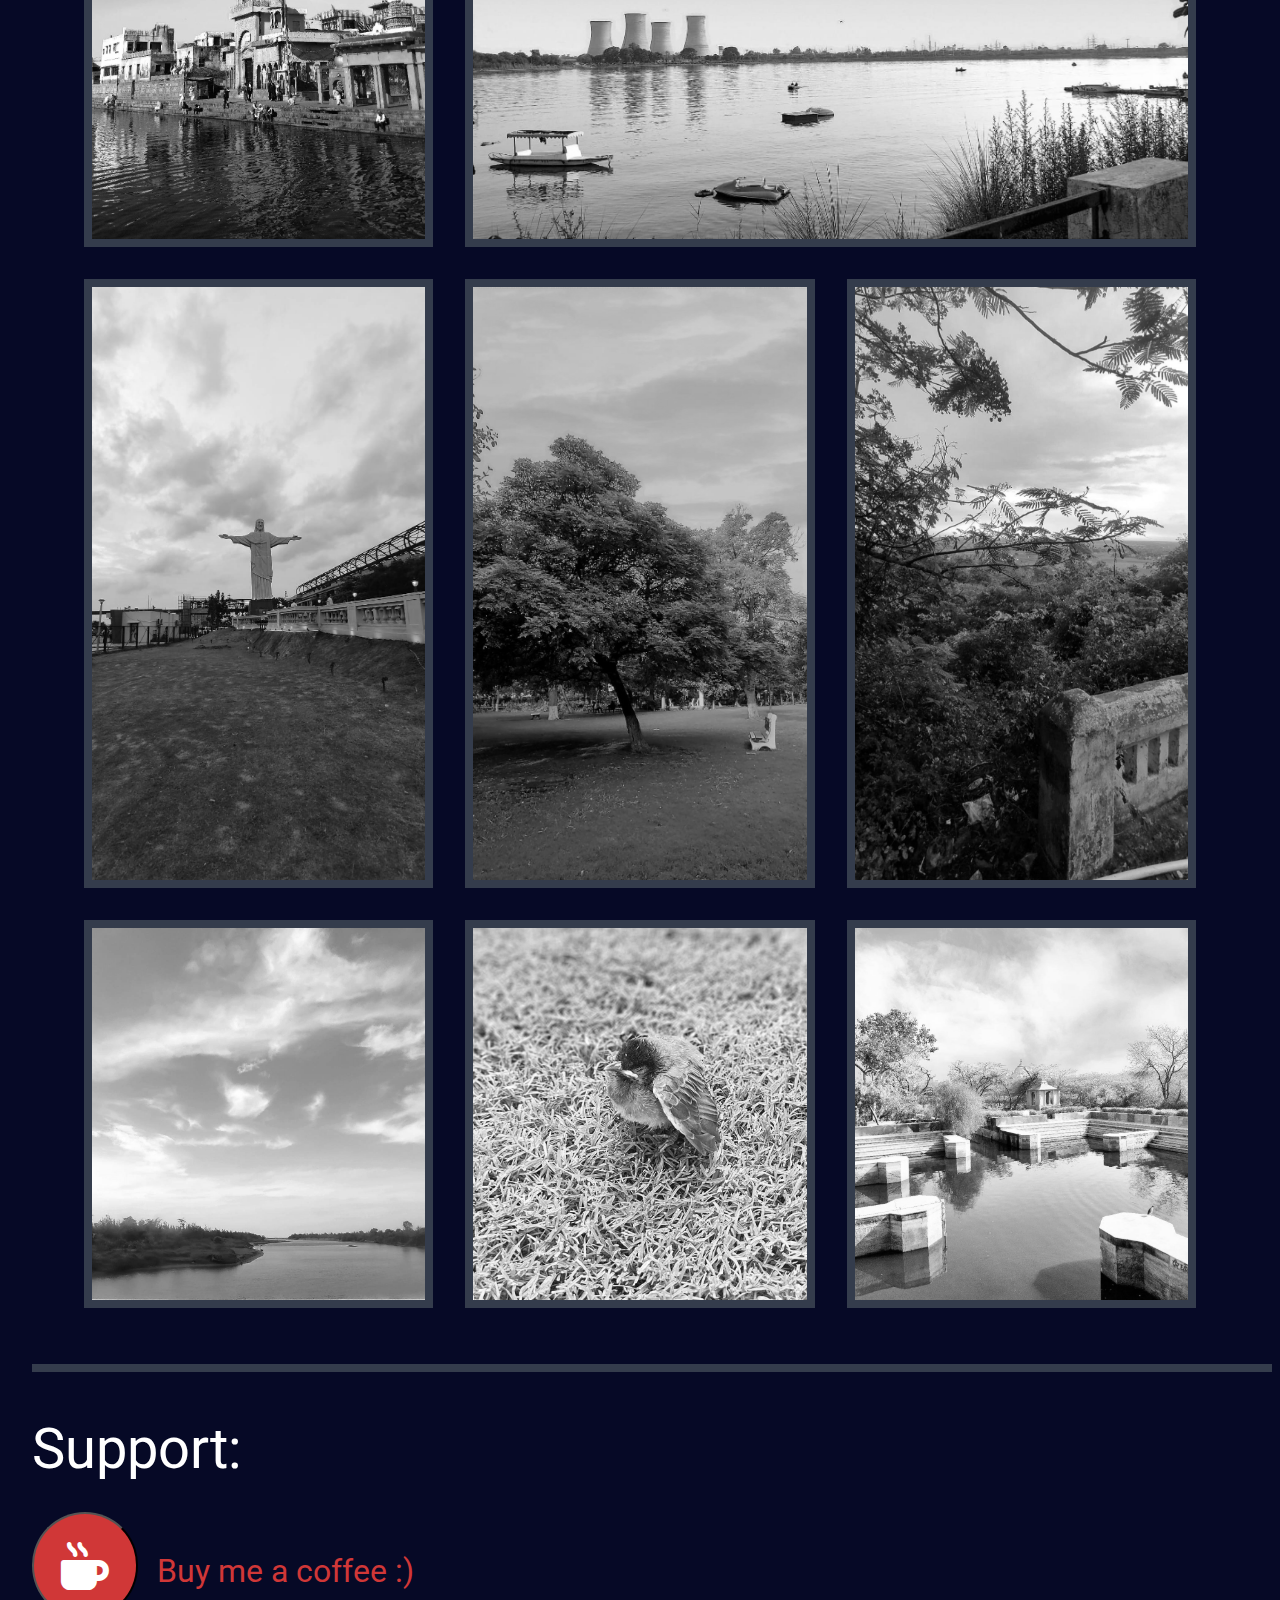
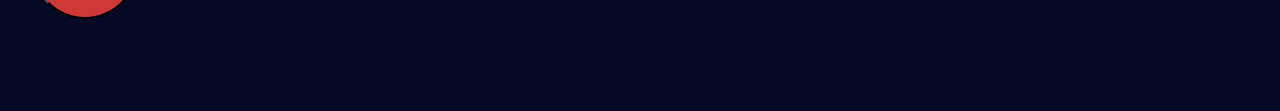
==== commit fe8220ba: "fourth" ====
--- a/index.html
+++ b/index.html
@@ -3,7 +3,8 @@
     <meta charset="UTF-8" />
     <meta http-equiv="X-UA-Compatible" content="IE=edge" />
     <meta name="viewport" content="width=device-width, initial-scale=1.0" />
-    <link rel="stylesheet" href="/css/style.css" />
+    <link rel="stylesheet" href="style.css" />
+    <link rel="shortcut icon" type="image/x-icon" href="favicon.ico">
     <link rel="preconnect" href="https://fonts.googleapis.com" />
     <link rel="preconnect" href="https://fonts.googleapis.com">
     <link rel="preconnect" href="https://fonts.gstatic.com" crossorigin>
@@ -206,9 +207,10 @@
           </div> 
         </div>
       </div>
+      <script data-name="BMC-Widget" data-cfasync="false" src="https://cdnjs.buymeacoffee.com/1.0.0/widget.prod.min.js" data-id="amberbansal" data-description="Support me on Buy me a coffee!" data-message="Thankyou for visiting! Buy me a coffee to support." data-color="#FF5F5F" data-position="Right" data-x_margin="18" data-y_margin="18"></script>
     </footer>
 
     <script src="https://cdn.jsdelivr.net/npm/swiper/swiper-bundle.min.js"></script>
-    <script src="/js/main.js"></script>
+    <script src="main.js"></script>
   </body>
 </html>
--- a/style.css
+++ b/style.css
@@ -0,0 +1,796 @@
+:root{
+    --color-primary: #d03737;
+    --color-primary-varient: #8d2832;
+    --color-bg-1: #060926;
+    --color-bg-3: #34344c;
+    --color-bg-2: #27263d;
+    --color-bg-4: #343c4c;
+    --color-bg-light: #6c747c;
+    --color-bg-white: #adadae; 
+    --transition: all 400ms ease;
+    --container-width-lg: 88%;
+    --containe-width-md: 92%;
+
+}
+::-webkit-scrollbar{
+    width: 0.5rem;
+    background: var(--color-bg-3);
+}
+::-webkit-scrollbar-thumb{
+    width: 100%;
+    background: var(--color-primary-varient);
+    border-radius: 0.25rem;
+}
+*{
+    list-style: none;
+    text-decoration: none;
+    box-sizing: border-box;
+}
+html{
+    scroll-behavior: smooth;
+}
+body{
+    font-family: 'Roboto', sans-serif;
+    background: var(--color-bg-1);
+    line-height: 1.7;
+    color: var(--color-bg-white);
+}
+p{
+    font-weight: 400;
+}
+h1,h2{
+    font-weight: 400;
+    line-height: 1.1;
+}
+h1{
+    color: #fff;
+    font-size: 4rem;
+}
+h2{
+    color: var(--color-bg-white);
+    font-size: 3.5rem;
+}
+a{
+    color: #fff;
+    transition: var(--transition);
+}
+a:hover{
+    color: var(--color-primary)
+}
+.container{
+    width: var(--container-width-lg);
+    margin: 0 auto;
+    max-width: 2160px;
+}
+img{
+    width: 100%;
+    object-fit: cover;
+    display: block;
+}
+
+
+nav{
+    height: 5rem;
+    display: grid;
+    width: 100vw;
+    place-items: center;
+    position: fixed;
+    z-index: 99;
+    top: 0;
+    left: 0;
+    background-color: var(--color-bg-3);
+    box-shadow: 0 1rem 1rem rgba(0,0,0,0.3);
+    transition: var(--transition);
+}
+/* nav class on scroll using js */
+.window-scrolled{
+    background: var(--color-bg-2);
+    border-bottom: 0.2rem solid var(--color-bg-3);
+    box-shadow: 0 1rem 1rem rgba(0,0,0,0.3);
+    transition: var(--transition);
+}
+.nav_container{
+    height: 100%;
+    display: flex;  
+    justify-content: space-between;
+    align-items: center;
+    margin-top: -1rem;
+}
+.nav_toggle-btn{
+    display: none;
+}
+.logo{
+    width: 18rem;
+    margin-left: -2rem;
+    margin-right: -6rem;
+    transition: 0.5s;
+    user-select: none;
+}
+.logo:hover{
+    opacity: 0.8;
+}
+.nav_links{
+    display: flex;
+    gap: 4rem;
+    font-size: 20px;
+    color: var(--color-bg-white);
+    align-items: center;
+}
+.nav_links a::after{
+    content: '';
+    width: 0%;
+    height: 2px;
+    display: block;
+    margin: auto;
+    background: var(--color-bg-white);
+    transition: 0.5s;
+}
+.nav_links a:hover::after{
+    width: 100%;
+}
+.logout{
+    padding: 0.3rem 0.7rem;
+    padding-left: 0.5rem;
+    padding-right: 0.5rem;
+    right: 0;
+    padding-top: 0.75rem;
+    text-transform: capitalize;
+    font-size: 1.2rem;
+    color: #fff;
+    background: none;
+    border: none;
+    border-radius: 10px;
+    transition: var(--transition);
+}
+.logout:hover{
+    color:var(--color-primary);
+}
+.logout::after{
+    content: '';
+    width: 0%;
+    height: 2px;
+    display: block;
+    margin: auto;
+    margin-top: 5px;
+    background: var(--color-bg-white);
+    transition: 0.5s;
+}
+.logout:hover::after{
+    width: 100%;
+}
+.social{
+    background: linear-gradient(#8134af, #dd2a7b);
+    display: grid;
+    align-items: flex-end;
+    border-radius: 9px;
+    color: rgb(255, 255, 255);
+    padding-left: 5.5px;
+    padding-right: 5.5px;
+    padding-top: 3.3px;
+    padding-bottom: 3.2px;
+    transition: var(--transition);
+} 
+.social:hover{
+    background: rgb(208,55,55);
+    box-shadow: 7px 7px 10px rgba(208,55,55,0.5);
+    color: #fff;
+}
+header {
+    width: 100vw;
+    height: 100vh;
+    position: relative;
+    top: 0;
+    background: linear-gradient(var(--color-bg-3), var(--color-bg-1));
+    overflow: hidden;
+}
+.header_container{
+    display: grid;
+    grid-template-columns: 44% 50%;
+    gap: 6%;
+    margin-top: 10rem;
+    position: relative;
+}
+.header_image-bg{
+    background: var(--color-bg-4);
+    height: 22rem;
+    width: 16rem;
+    position: absolute;
+}
+.header_image-lg{
+    width: 26rem;
+    position: relative;
+    top: 1rem;
+    left: 1rem;
+    filter: saturate(0)
+    brightness(0.6);
+    transition: var(--transition);
+}
+.header_image-sm{
+    width: 28rem;
+    height: 26rem;
+    overflow: hidden;
+    position: absolute;
+    left: 4rem;
+    top: 4rem;
+    transition: var(--transition);
+}
+.header_left:hover .header_image-sm{
+    opacity: 0;
+}
+.header_left:hover .header_image-lg{
+    filter: brightness(1) saturate(1);
+    border: 1rem solid var(--color-bg-4);
+    top: 0;
+    left: 0;
+}
+.header_head{
+    display: flex;
+    gap: 2rem;
+    align-items: flex-start;
+}
+.empty{
+    height: 3.5rem;
+    width: 18rem;
+    background: var(--color-bg-2);
+    border-radius: calc(3.5rem / 2);
+    margin-bottom: 3.5rem;
+    box-shadow: inset 0 1rem 1rem rgba(0,0,0,0.3);
+    border: 1px solid var(--color-bg-4);
+}
+.header_tag{
+    color: #adadae;
+    font-style: italic;
+    font-size: 1.1rem;
+    margin-top: 0.8rem;
+}
+.header_tag:hover{
+    color: #d03737;
+}
+.header_right h1{
+    margin: -0.5rem;
+    margin-left: 0rem;
+}
+.header_right p{
+    width: 90%;
+    margin-top: 2rem;
+    font-size: 1rem;
+}
+.header_btn-md{
+    display: none;
+}
+.header_frames{
+    top: 96vh;
+    position: absolute;
+    right: 48rem;
+    transition: var(--transition);
+}
+.header_frame{
+    width: 14rem;
+    border: 0.4rem solid var(--color-bg-3);
+    box-shadow: 0 0 4rem rgba(0,0,0,0.5);
+    position: absolute;
+    transform: rotate(-10deg);
+    transform-origin: bottom left;
+    transition: var(--transition);
+}
+.header_frame:nth-child(2){
+    transform: rotate(20deg);
+    top: -2rem;
+    left: 2rem;
+}
+.header_frames:hover .header_frame{
+    transform: rotate(0);
+}
+.header_frames:hover .header_frame:nth-child(2){
+    top: 0;
+    left: 15rem;
+}
+
+.contact_btn{
+    color: var(--color-bg-1);
+    width: 10rem;
+    height: 10rem;
+    display: grid;
+    border-radius: 50%;
+    place-items: center;
+    cursor: pointer;
+    transition: var(--transition);
+}
+.header_btn{
+    background: linear-gradient(-30deg, var(--color-primary-varient), var(--color-primary), var(--color-primary-varient));
+    position: absolute;
+    right: 6.5%;
+    bottom: -6rem;
+}
+.header_btn:hover{
+    box-shadow: 0 2rem 2rem rgba(0, 0, 0, 0.45);
+    transform: translateY(-1rem);
+    color: var(--color-bg-1);
+}
+.contact_btn i{
+    position: absolute;
+    font-size: 3rem;
+}
+.contact_btn p{
+    font-size: 1rem;
+    font-weight: 700;
+    height: 10rem;
+    width: 10rem;
+    display: flex;
+    justify-content: space-around;
+    animation: spinText 22s linear infinite;
+}
+#cbtn{
+    margin: 0px;
+}
+.contact_btn p span{
+    position: absolute;
+    transform-origin: 0.3rem 5rem;
+}
+@keyframes spinText{
+    to{transform: rotate(360deg);}
+}
+
+
+#gallery{
+    margin-top: 17.5rem;
+}
+.galler_container{
+    width: 45rem;
+}
+.swiper-wrapper{
+    margin-top: 2.5rem;
+    height: 37rem;
+    margin-bottom: -1rem;
+}
+.swiper-slide{
+   border: 0.4rem solid var(--color-bg-4);
+   height: fit-content;
+   max-height: 40rem;;
+   overflow: hidden; 
+}
+.swiper-slide:hover{
+    box-shadow: 0 3rem 3rem rgba(0, 0, 0, 0.301);
+}
+.swiper-slide img{
+    filter: saturate(0);
+    transition: 0.5s;
+    height: 100%;
+}
+.swiper-slide:hover img{
+    filter: saturate(1);
+}
+.gallery_empty{
+    height: 3.5rem;
+    width: 18rem;
+    background: #0e1134ec;
+    border-color: #060926;
+    box-shadow: inset 0 1rem 1rem rgba(0, 0, 0, 0.632);
+}
+.gallery_container p{
+    font-size: 1.1rem;
+}
+
+
+#about{
+    margin-top: 18rem;
+}
+.about_container{
+    display: grid;
+    grid-template-columns: 26rem auto;
+    gap: 13rem;
+    position: relative;
+}
+.about_title{
+    position: absolute;
+    top: -15rem;
+    z-index: 1;
+}
+.about_left{
+    position: relative;
+}
+.about_image-bg{
+    width: 16rem;
+    height: 24rem;
+    position: absolute;
+    bottom: 0;
+    background: var(--color-bg-4);
+}
+.about_image-lg{
+    position: relative;
+    left: 1rem;
+    bottom: 1rem;
+    filter: brightness(0.3) saturate(0);
+    transition: 550ms ease;
+}
+.about_image-sm{
+    position: absolute;
+    top: 3rem;
+    left: 8rem;
+    height: 20rem;
+    width: 22rem;
+    overflow: hidden;
+    transition: 550ms ease;
+    box-shadow: 2rem 2rem 2rem rgba(0, 0, 0, 0.22);
+}
+.about_left:hover .about_image-sm{
+    opacity: 0;
+}
+.about_left:hover .about_image-lg{
+    filter: none;
+    box-shadow: 0 3rem 3rem rgba(0, 0, 0, 0.301);
+    border: 1rem solid var(--color-bg-4);
+    left: 0;
+    bottom: 0;
+}
+.about_right p{
+    margin: 0 4rem 1.5rem 0;
+    font-size: 1.15rem;
+}
+.about_empty{
+    height: 3.5rem;
+    width: 18rem;
+    margin-top: -3.5rem;
+    margin-bottom: 3rem;
+    background: #0e1134ec;
+    border-color: #060926;
+    box-shadow: inset 0 1rem 1rem rgba(0, 0, 0, 0.632);
+}
+
+
+.exhibitions_empty{
+    height: 3rem;
+    width: 25rem;
+    position: absolute;
+    right: 14rem;
+    margin-top: -7rem;
+    margin-bottom: 2rem;
+    background: #0e1134ec;
+    border-color: #060926;
+    box-shadow: inset 0 1rem 1rem rgba(0, 0, 0, 0.632);
+}
+#exhibitions{
+    margin-top: 10rem;
+}
+.exhibitions_container{
+    position: relative;
+}
+.exhibitions_head{
+   width: 45rem; 
+}
+.exhibitions_gallery{
+    display: grid;
+    grid-template-columns: repeat(3,1fr);
+    margin-top: 2.5rem;
+    gap: 2rem;
+}
+.exhibitions_gallery article{
+    border: 0.5rem solid var(--color-bg-4);
+    transition: var(--transition);
+}
+
+.w-2{
+    grid-column: span 2;
+}
+.h-2{
+    grid-row: span 2;
+}
+.h-3{
+    grid-row: span 3;
+}
+
+.exhibitions_gallery article img{
+    height: 100%;
+    width: 100%;
+    filter: saturate(0);
+    transition: var(--transition);
+}
+.exhibitions_gallery article:hover img{
+    filter: saturate(1);
+}
+.exhibitions_gallery article:hover{
+    box-shadow: 0 4rem 4rem rgba(0, 0, 0, 0.45);
+}
+.mail{
+    font-size: 2rem;
+    color: var(--color-primary);
+    transition: var(--transition);
+}
+.mail:hover{
+    color: white;
+}
+footer{
+    margin-top: 3.5rem;
+    font-size: 1rem;
+    margin-bottom: 5rem;
+}
+.footer_title{
+    margin-bottom: 2rem;
+    position: relative;
+    color: #fff;
+    position: relative;
+}
+.footer_container{
+    border-top: 0.5rem solid var(--color-bg-4);
+    margin-left: 1.5rem;
+}
+.bmc{
+    font-size: 3rem;
+    border-radius: 50%;
+    background: rgb(208,55,55);
+    color: #fff;
+    transition: 0.5s;
+    position: relative;
+    padding: 1.7rem;
+}
+.bmc:hover{
+    box-shadow: 7px 3px 10px rgba(208,55,55,0.5);
+    border-color: #fff;
+}
+.coffee{
+    display: flex;
+    gap: 1.5%;
+    position: relative;
+}
+.footer_head p{
+    font-size: 2rem;
+    position: relative;
+    color: var(--color-primary);
+    transition: 0.5s;
+}
+
+
+@media(max-width: 1000px){
+    .container{
+        width: var(--containe-width-md);
+        position: relative;
+    }
+    h1{
+        font-size: 2.5rem;
+    }
+    h2{
+        font-size: 2.5rem;
+    }
+    .nav_links{
+        position: absolute;
+        top: 100%;
+        right: 0;
+        gap: 0;
+        flex-direction: column;
+        display: none;
+    }
+    .nav_socials{
+        display: none;
+    }
+    .nav_links li{
+        height: 3rem;
+        box-shadow: -3rem 3rem 3rem rgba(0, 0, 0, 0.7);
+        background-color: var(--color-bg-3);
+        height: 100%;
+        width: 100%;
+        animation: navAnimation 0.7s ease forwards;
+        transform: rotatex(90deg);
+        transform-origin: top;
+        opacity: 0;
+        transition: 1s;
+    }
+    .nav_links li a{
+        display: flex;
+        align-items: center;
+        padding: 1rem 4rem 1rem;
+        border-top: 1px solid var(--color-bg-1);
+    }
+    .nav_toggle-btn{
+        background: transparent;
+        font-size: 1.5rem;
+        display: inline-block;
+        cursor: pointer;
+        color: #fff;
+        border: none;
+    }
+    #nav_toggle-close{
+        display: none;
+    }
+    .nav_links a:hover::after{
+        width: 0%;
+    }
+    .nav_links li:nth-child(2) {
+        animation-delay: 300ms;
+    }
+    .nav_links li:nth-child(3) {
+        animation-delay: 600ms;
+    }
+    .nav_links li:nth-child(4) {
+        animation-delay: 900ms;
+    }
+    @keyframes navAnimation {
+        to{
+            transform: rotate(0);
+            opacity: 1;
+        }
+    }
+
+    header{
+        height: fit-content;
+        padding: 9rem 0 12rem;
+        display: grid;
+        place-items: center;
+    }
+    .header_image-bg, .header_image-sm{
+        display: none;
+    }
+    .header_container{
+        grid-template-columns: 42% 54%;
+        gap: 3%;
+        margin: 0;
+    }
+    .header_image-lg{
+        filter: saturate(1) brightness(1);
+        border: 1rem solid var(--color-bg-2);
+        width: 100%;
+        top: 0; left: 0;
+    }
+    .header_tag{
+        margin-bottom: 1.5rem;
+    }
+    .empty{
+        display: none;
+    }
+    .header_right p{
+        width: 100%;
+        margin-top: 1.4rem;
+    }
+    .header_frames, .contact_btn{
+        display: none;
+    }
+    .header_btn-md{
+        font-size: 1rem;
+        padding: 0.4rem 1rem;
+        margin-top: 0.2rem;
+        display: inline-block;
+        text-decoration: none;
+        color: #f0f0f0;
+        background: var(--color-bg-2);
+        cursor: grab;
+        transition: 0.4s;
+        border: 2px solid #949292;
+        border-radius: 10rem;
+    }
+    .header_btn-md:hover
+    {
+        border-color: var(--color-primary);
+        background: var(--color-bg-1);
+    }
+    #gallery{
+        margin-top: -7rem;
+    }
+    #gallery p{
+        width: 100%;
+    }
+
+    .about_container{
+        grid-template-columns: 38% 60%;
+        gap: 4%;
+    }
+    .about_image-bg, .about_image-sm{
+        display: none;
+    }
+    .about_image-lg{
+        left: 0;
+        top: 0;
+        filter: saturate(1) brightness(1);
+        border-radius: 4%;
+    }
+    .about_image:hover .about_image-lg{
+        border: none;
+    }
+    .about_left{
+        margin: -3em 0rem;
+    }
+    .about_right{
+        margin: -4rem 0rem;
+    }
+    .about_right p{
+        margin: 0;
+    }
+    .p1{
+        display: none;
+    }
+}
+
+
+@media screen and (max-width: 600px){
+     h1, h2{
+        font-size: 2rem;
+        line-height: 1.3;
+    }
+    header{
+        padding: 0;
+        padding-bottom: 1rem;
+    }
+    .header_container{
+        grid-template-columns: 1fr;
+        gap: 1rem;
+        text-align: center;
+    }
+    .header_image-lg{
+        width: 80%;
+        height: fit-content;
+        margin: 0 auto;
+        margin-top: 7rem;
+        overflow: hidden;
+        border-radius: 15rem 15rem 0 0;
+    }
+    .header_head{
+        justify-content: center;
+    }
+    .header_right p{
+        margin-top: 2rem; 
+    }
+    .header_title{
+        margin-top: 1rem;
+    }
+    .p2{
+        display: none;
+    }
+    .about_image-lg{
+        width: 80%;
+        height: fit-content;
+        margin: 0;
+        margin-top: -3rem;
+        overflow: hidden;
+        border: 0.5rem solid var(--color-bg-3);
+        border-radius: 15rem 15rem 0 0;
+    }
+
+    #gallery{
+        margin-top: 4rem;
+    }
+    .gallery_container p{
+        margin-top: 1rem;
+    }
+    .swiper-wrapper{
+        margin-top: 1rem;
+    }
+
+    .about_container{
+        grid-template-columns: 1fr;
+        gap: 2rem;
+    }
+    .about_right {
+        width: 100%;
+        margin-top: 3rem;
+    }
+    .swiper-slide{
+        border: 0;
+    }
+
+    #exhibitions{
+        margin-top: 10rem;
+    }
+    .exhibitions_head{
+        grid-template-columns: 1fr;
+    }
+    .exhibitions_gallery{
+        display: block;
+    }
+    .exhibitions_gallery article{
+        width: 100%;
+        height: fit-content;
+        margin-bottom: 1rem;
+    }
+    .exhibitions_gallery article img{
+        filter: saturate(1) brightness(1);
+    }
+
+    .footer_head p{
+        font-size: 1.5rem;
+    }
+    .bmc{
+        padding: 1.5rem;
+        font-size: 2rem;
+    }
+    .coffee{
+        gap: 1rem;
+    }
+}
